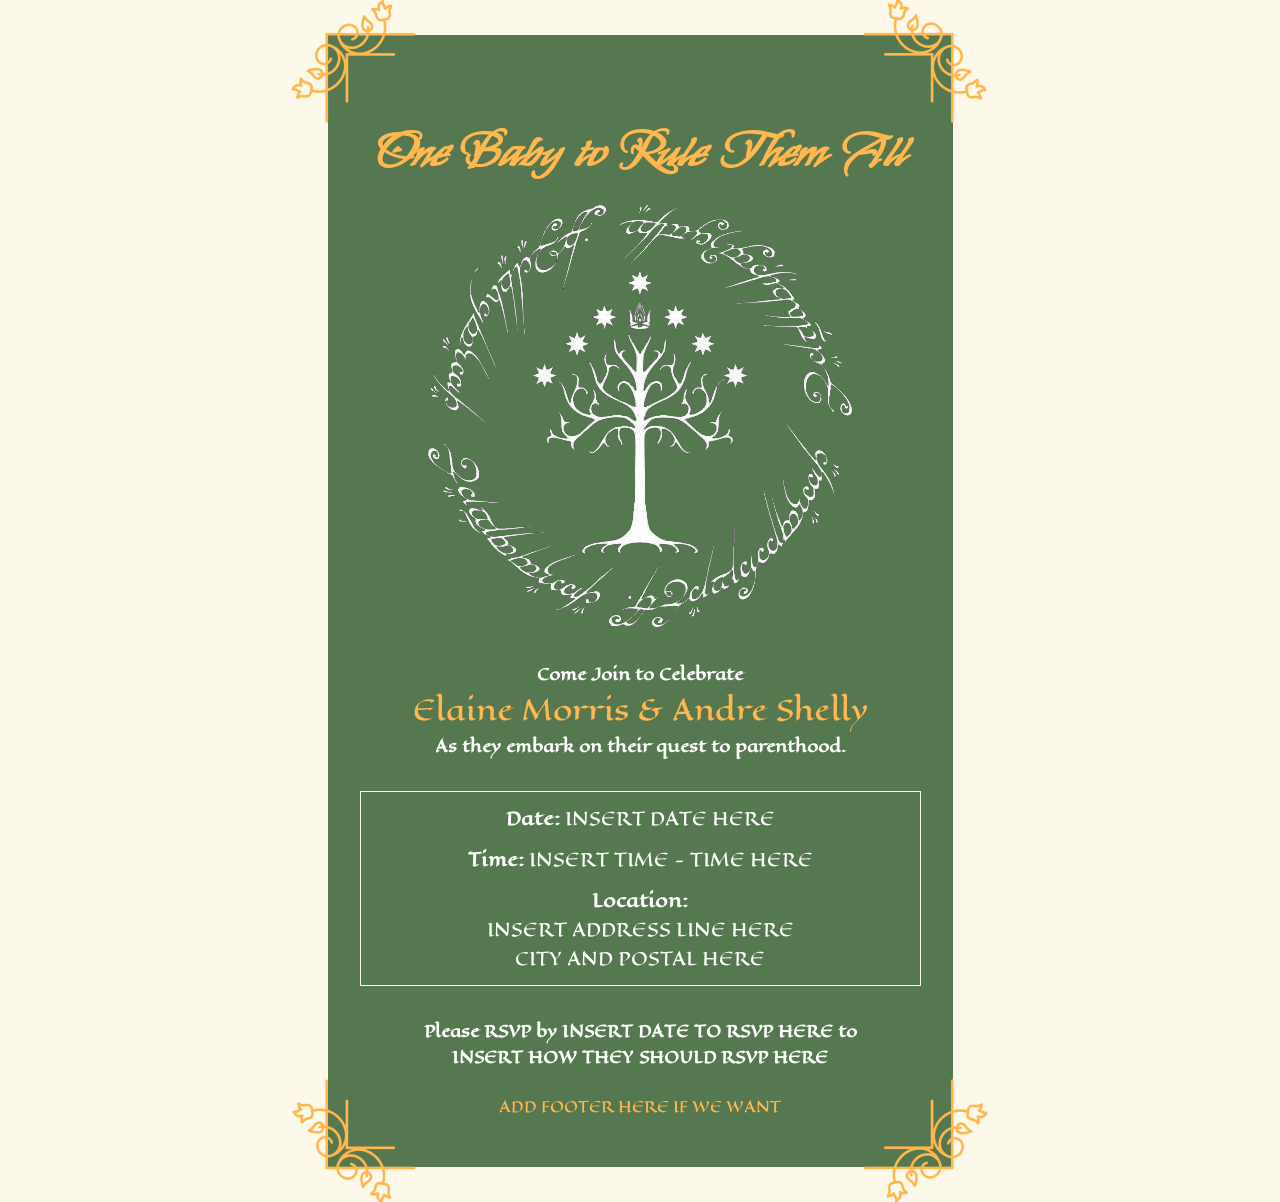
==== index.html @ db55e082 "Remove unnecessary HTML" ====
<!DOCTYPE html>
<html lang="en">
<head>
  <meta charset="UTF-8" />
  <meta name="viewport" content="width=device-width, initial-scale=1.0"/>
  <title>Baby Shower Invitation</title>
  <link href="https://fonts.googleapis.com/css2?family=Eagle+Lake&family=My+Soul&display=swap" rel="stylesheet">
  <link href="styles.css" rel="stylesheet">
</head>
<body>
  <div class="card">

    <h1>One Baby to Rule Them All</h1>

    <img src="./gondor-tree.png">

    <div class="quest-intro">
      <p><strong>Come Join to Celebrate</strong></p>
      <p class="name-style">Elaine Morris & Andre Shelly</p>
      <p><strong>As they embark on their quest to parenthood.</strong></p>
    </div>

    <div class="details">
      <p><strong>Date:</strong> INSERT DATE HERE</p>
      <p><strong>Time:</strong> INSERT TIME - TIME HERE</p>
      <p><strong>Location:</strong><br>INSERT ADDRESS LINE HERE <br>CITY AND POSTAL HERE</p>
    </div>

    <div class="rsvp">
      <p>
        Please RSVP by INSERT DATE TO RSVP HERE to<br>
        INSERT HOW THEY SHOULD RSVP HERE
      </p>
    </div>

    <div class="footer">
      <p>ADD FOOTER HERE IF WE WANT </p>
    </div>
  </div>
</body>
</html>
---- styles.css ----
:root {
    --secondary: #FCF9EB;
    --primary: #567850;
    --accent: #8a482d;
    --text-dark: #ffffff;
    --gold-colour: #ffb74e;
    --text-light: #ffb74e;
}

body {
    margin: 0;
    padding: 2.2rem;
    font-family: 'Quicksand', sans-serif;
    background: var(--secondary);
    display: flex;
    justify-content: center;
    align-items: center;
    min-height: 100vh;
    color: var(--text-dark);
}

h1 {
    font-family: 'My Soul', cursive;
    font-size: 3rem;
    color: var(--gold-colour);
    margin-bottom: 0.5rem;
    padding: 1.25rem 1rem 0 1rem;
}

p {
    font-family: 'Eagle Lake', serif;
}

.card {
    background: var(--primary);
    max-width: 600px;
    text-align: center;
    animation: fadeIn 2s ease-out;
    /* border-radius: 20px; */
    border: 2rem solid transparent;
    border-image: url(./vine-border-gold.png) 50% round;
    border-image-outset: 2.45rem;
    border-image-width: 8rem;
    /* background-image: url(./shire.jpg);
    background-size: cover;
    background-repeat: no-repeat; */
}

/* .baby-icon {
    margin-bottom: 1rem;
}

.baby-icon img {
    max-height: 3.5rem;
} */

.quest-intro {
    margin: 1rem 0 2rem 0;
}

.quest-intro p {
    margin: 0px;
}

.name-style {
    font-family: 'Eagle Lake', serif;
    font-size: 1.75rem;
    color: var(--gold-colour);
}

.details {
    border: .1rem solid var(--secondary);
    margin: 2rem 0 2rem 0;
}

.details p {
    margin: 0.75rem 0;
    font-size: 1.1rem;
}

.rsvp {
    margin-top: 2rem;
    font-weight: 600;
}

.footer {
    margin-top: 1.5rem;
    font-size: 0.95rem;
    color: var(--text-light);
}

a {
    color: var(--accent);
    text-decoration: none;
}

a:hover {
    text-decoration: underline;
}

@keyframes fadeIn {
    from { opacity: 0; transform: translateY(20px); }
    to { opacity: 1; transform: translateY(0); }
}

@media (max-width: 500px) {
    h1 {
    font-size: 2rem;
    padding: 0rem;
    }

    .details p {
    font-size: 1rem;
    }

    body {
        padding: 1rem;
    }

    .card {
        max-width: 95%;
        border: 1rem solid transparent;
        border-image: url(./vine-border-gold.png) 50% round;
        border-image-outset: .9rem;
        border-image-width: 3rem;
    }

    .card img {
        max-width: 90%;
    }
}
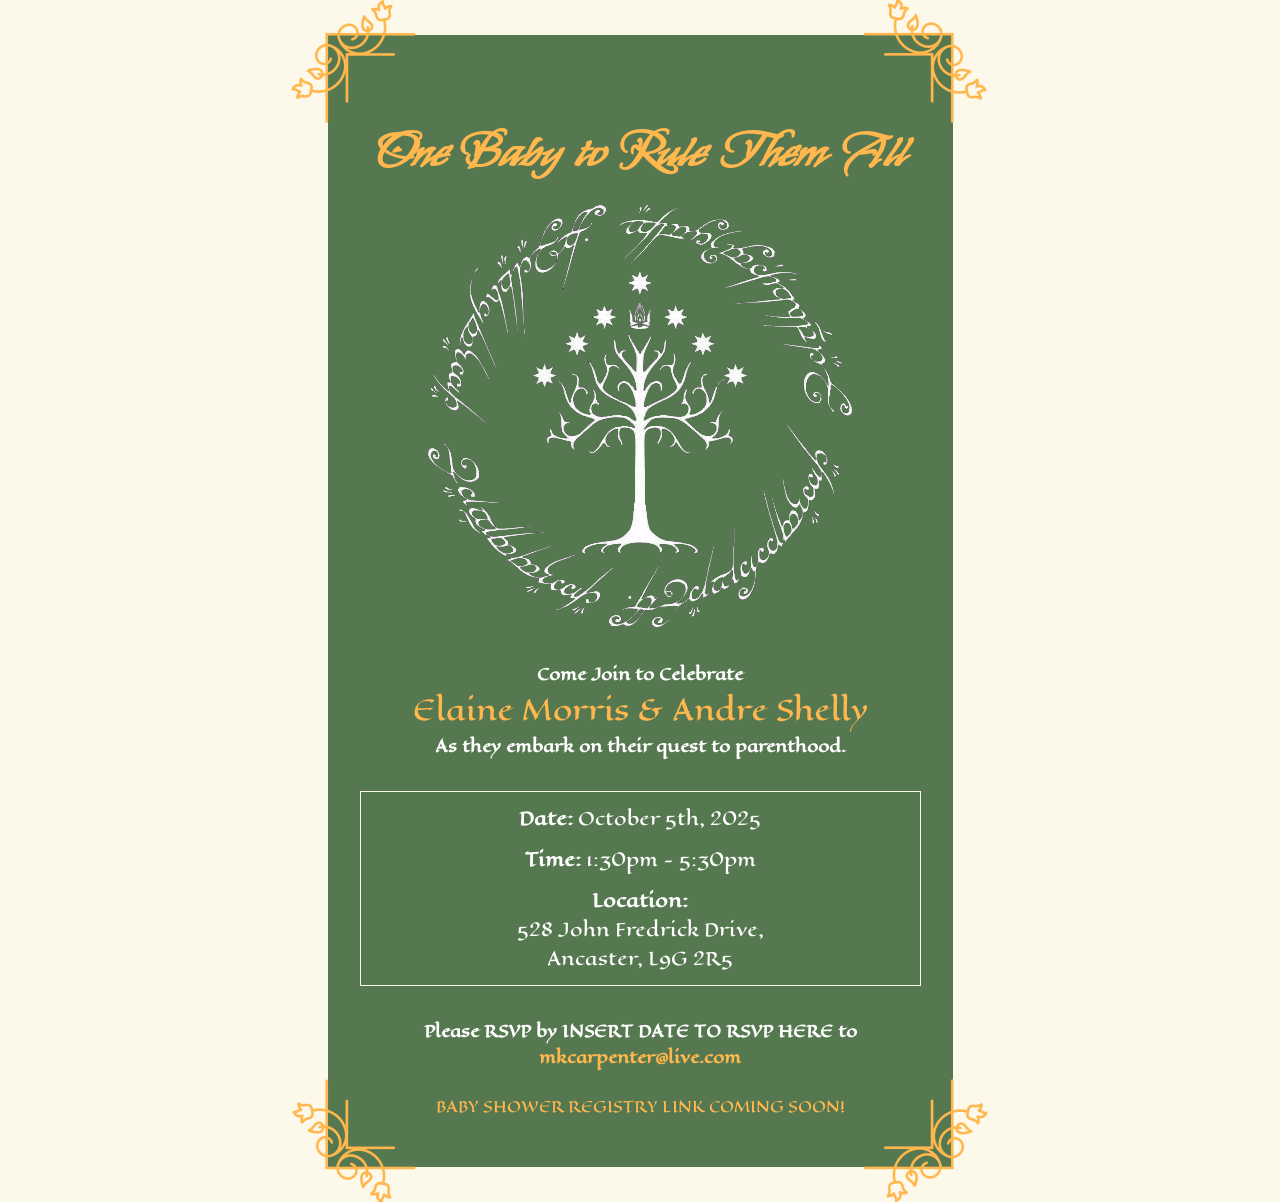
==== commit cd461e9d: "Adds time, date, email, & new footer" ====
--- a/index.html
+++ b/index.html
@@ -21,20 +21,20 @@
     </div>
 
     <div class="details">
-      <p><strong>Date:</strong> INSERT DATE HERE</p>
-      <p><strong>Time:</strong> INSERT TIME - TIME HERE</p>
-      <p><strong>Location:</strong><br>INSERT ADDRESS LINE HERE <br>CITY AND POSTAL HERE</p>
+      <p><strong>Date: </strong>October 5th, 2025</p>
+      <p><strong>Time: </strong>1:30pm - 5:30pm</p>
+      <p><strong>Location: </strong><br>528 John Fredrick Drive,<br>Ancaster, L9G 2R5</p>
     </div>
 
     <div class="rsvp">
       <p>
         Please RSVP by INSERT DATE TO RSVP HERE to<br>
-        INSERT HOW THEY SHOULD RSVP HERE
+        <a href="mailto:mkcarpenter@live.com">mkcarpenter@live.com</a>
       </p>
     </div>
 
     <div class="footer">
-      <p>ADD FOOTER HERE IF WE WANT </p>
+      <p>BABY SHOWER REGISTRY LINK COMING SOON!</p>
     </div>
   </div>
 </body>
--- a/styles.css
+++ b/styles.css
@@ -5,7 +5,6 @@
     --accent: #8a482d;
     --text-dark: #ffffff;
     --gold-colour: #ffb74e;
-    --text-light: #ffb74e;
 }
 
 body {
@@ -87,11 +86,11 @@
 .footer {
     margin-top: 1.5rem;
     font-size: 0.95rem;
-    color: var(--text-light);
+    color: var(--gold-colour);
 }
 
 a {
-    color: var(--accent);
+    color: var(--gold-colour);
     text-decoration: none;
 }
 
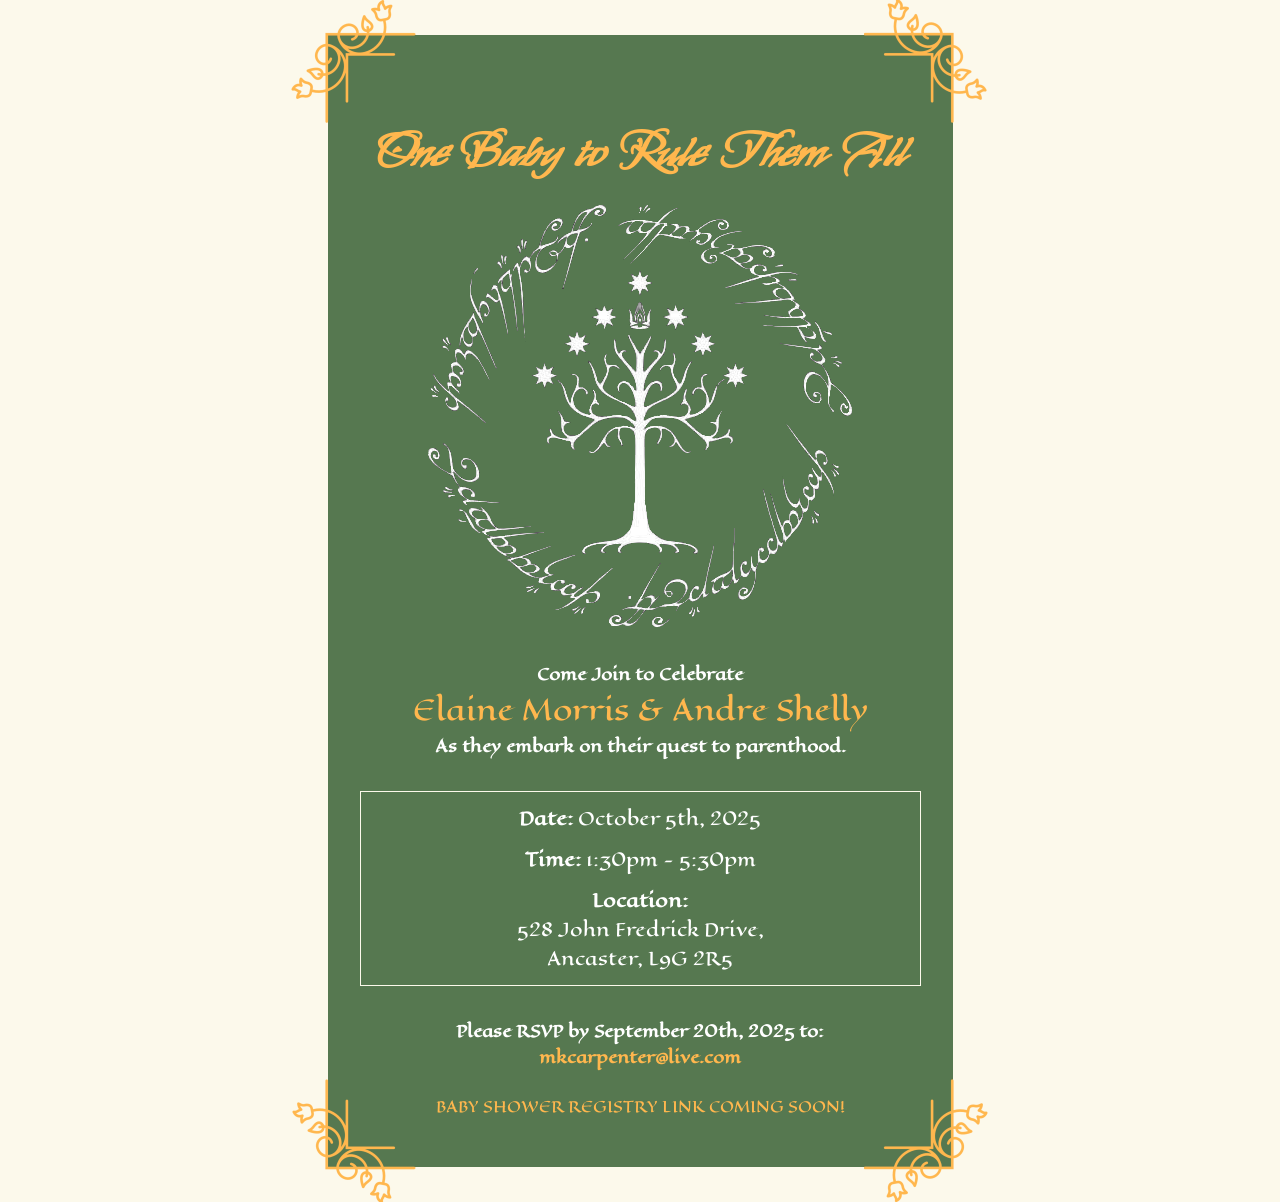
==== commit 45f02bcd: "Adds RSVP date" ====
--- a/index.html
+++ b/index.html
@@ -28,7 +28,7 @@
 
     <div class="rsvp">
       <p>
-        Please RSVP by INSERT DATE TO RSVP HERE to<br>
+        Please RSVP by September 20th, 2025 to:<br>
         <a href="mailto:mkcarpenter@live.com">mkcarpenter@live.com</a>
       </p>
     </div>
--- a/styles.css
+++ b/styles.css
@@ -2,7 +2,6 @@
 :root {
     --secondary: #FCF9EB;
     --primary: #567850;
-    --accent: #8a482d;
     --text-dark: #ffffff;
     --gold-colour: #ffb74e;
 }
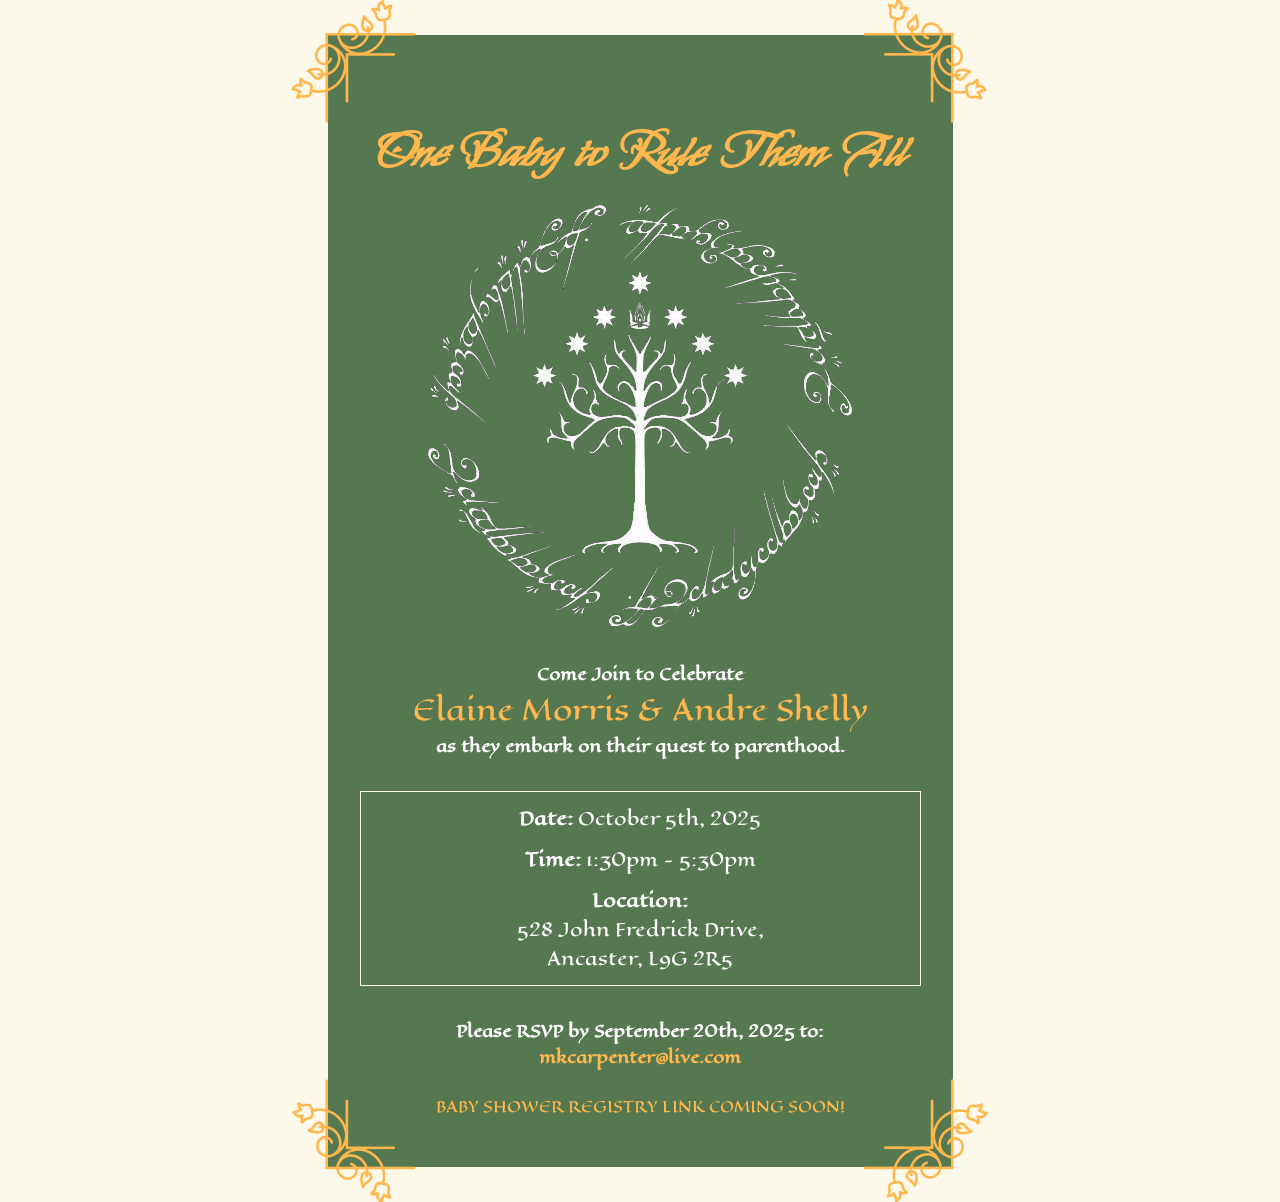
==== commit 25d2dae9: "Text change" ====
--- a/index.html
+++ b/index.html
@@ -17,7 +17,7 @@
     <div class="quest-intro">
       <p><strong>Come Join to Celebrate</strong></p>
       <p class="name-style">Elaine Morris & Andre Shelly</p>
-      <p><strong>As they embark on their quest to parenthood.</strong></p>
+      <p><strong>as they embark on their quest to parenthood.</strong></p>
     </div>
 
     <div class="details">
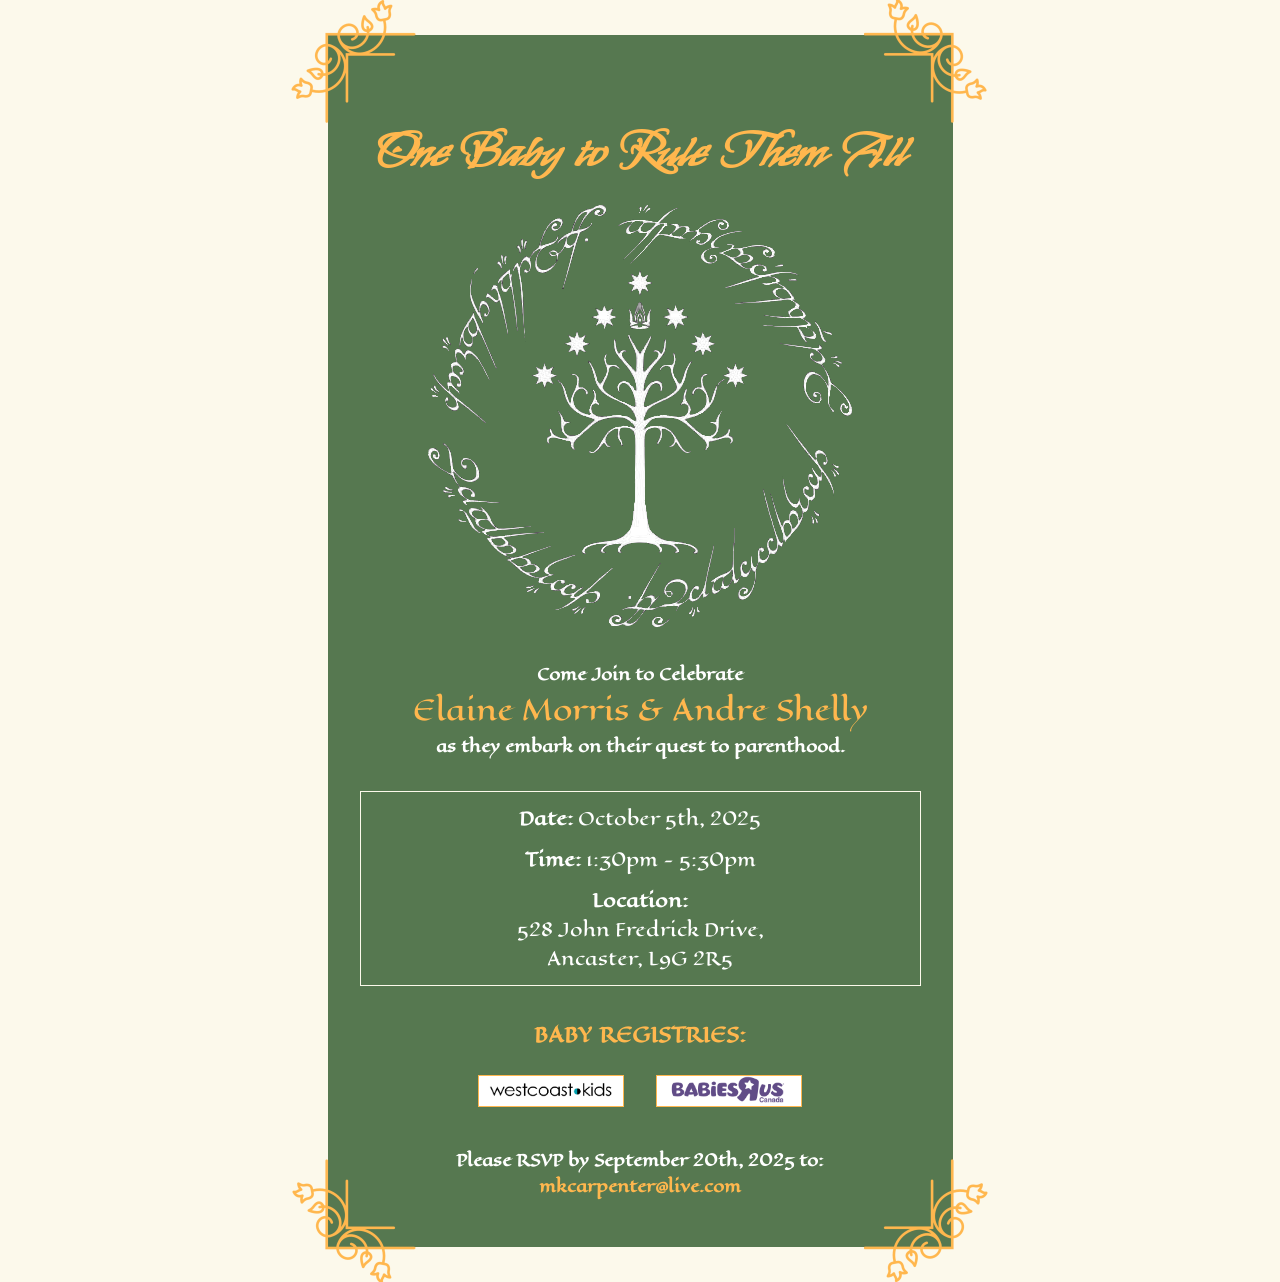
==== commit e8d145db: "Adds baby registry links" ====
--- a/index.html
+++ b/index.html
@@ -26,6 +26,19 @@
       <p><strong>Location: </strong><br>528 John Fredrick Drive,<br>Ancaster, L9G 2R5</p>
     </div>
 
+    <div class="footer">
+      <h2>BABY REGISTRIES:</h2>
+      <div class="registry-links-container">
+        <div class="registry-link">
+          <a href="https://www.westcoastkids.ca/babyregistry/view/index/id/168UWF/"><img src="./westcoast-kids.png" alt="Westcoast Kids"></a>
+        </div>
+
+        <div class="registry-link">
+          <a href="https://www.babiesrus.ca/en/babyregistry-account?registryNumber=62313734"><img src="./babies-r-us.png" alt="Babies R Us"></a>
+        </div>
+      </div>
+    </div>
+
     <div class="rsvp">
       <p>
         Please RSVP by September 20th, 2025 to:<br>
@@ -33,9 +46,14 @@
       </p>
     </div>
 
-    <div class="footer">
-      <p>BABY SHOWER REGISTRY LINK COMING SOON!</p>
-    </div>
+    <!-- <div class="footer">
+      <p>
+        BABY SHOWER REGISTRY LINKS: <br>
+        <a href="https://www.westcoastkids.ca/babyregistry/view/index/id/168UWF/">Westcoast Kids</a>
+        <a href="https://www.babiesrus.ca/en/babyregistry-account?registryNumber=62313734">Babies R Us</a>
+      </p><br>
+    </div> -->
+
   </div>
 </body>
 </html>
--- a/styles.css
+++ b/styles.css
@@ -24,6 +24,13 @@
     color: var(--gold-colour);
     margin-bottom: 0.5rem;
     padding: 1.25rem 1rem 0 1rem;
+}
+
+h2 {
+    font-family: 'Eagle Lake', serif;
+    font-size: 1.25rem;
+    color: var(--gold-colour);
+    padding: 0;
 }
 
 p {
@@ -83,9 +90,28 @@
 }
 
 .footer {
+    padding-bottom: .5rem;
+}
+
+.registry-links-container {
     margin-top: 1.5rem;
     font-size: 0.95rem;
-    color: var(--gold-colour);
+    color: var(--text-dark);
+    display: flex;
+    justify-content: center;
+}
+
+.registry-link {
+    background-color: #ffffff;
+    align-content: center;
+    margin: 0 1rem;
+    /* width: 10rem; */
+    padding: 0 .5rem;
+    border: .1rem solid var(--gold-colour);
+}
+
+.footer img {
+    max-width: 8rem;
 }
 
 a {
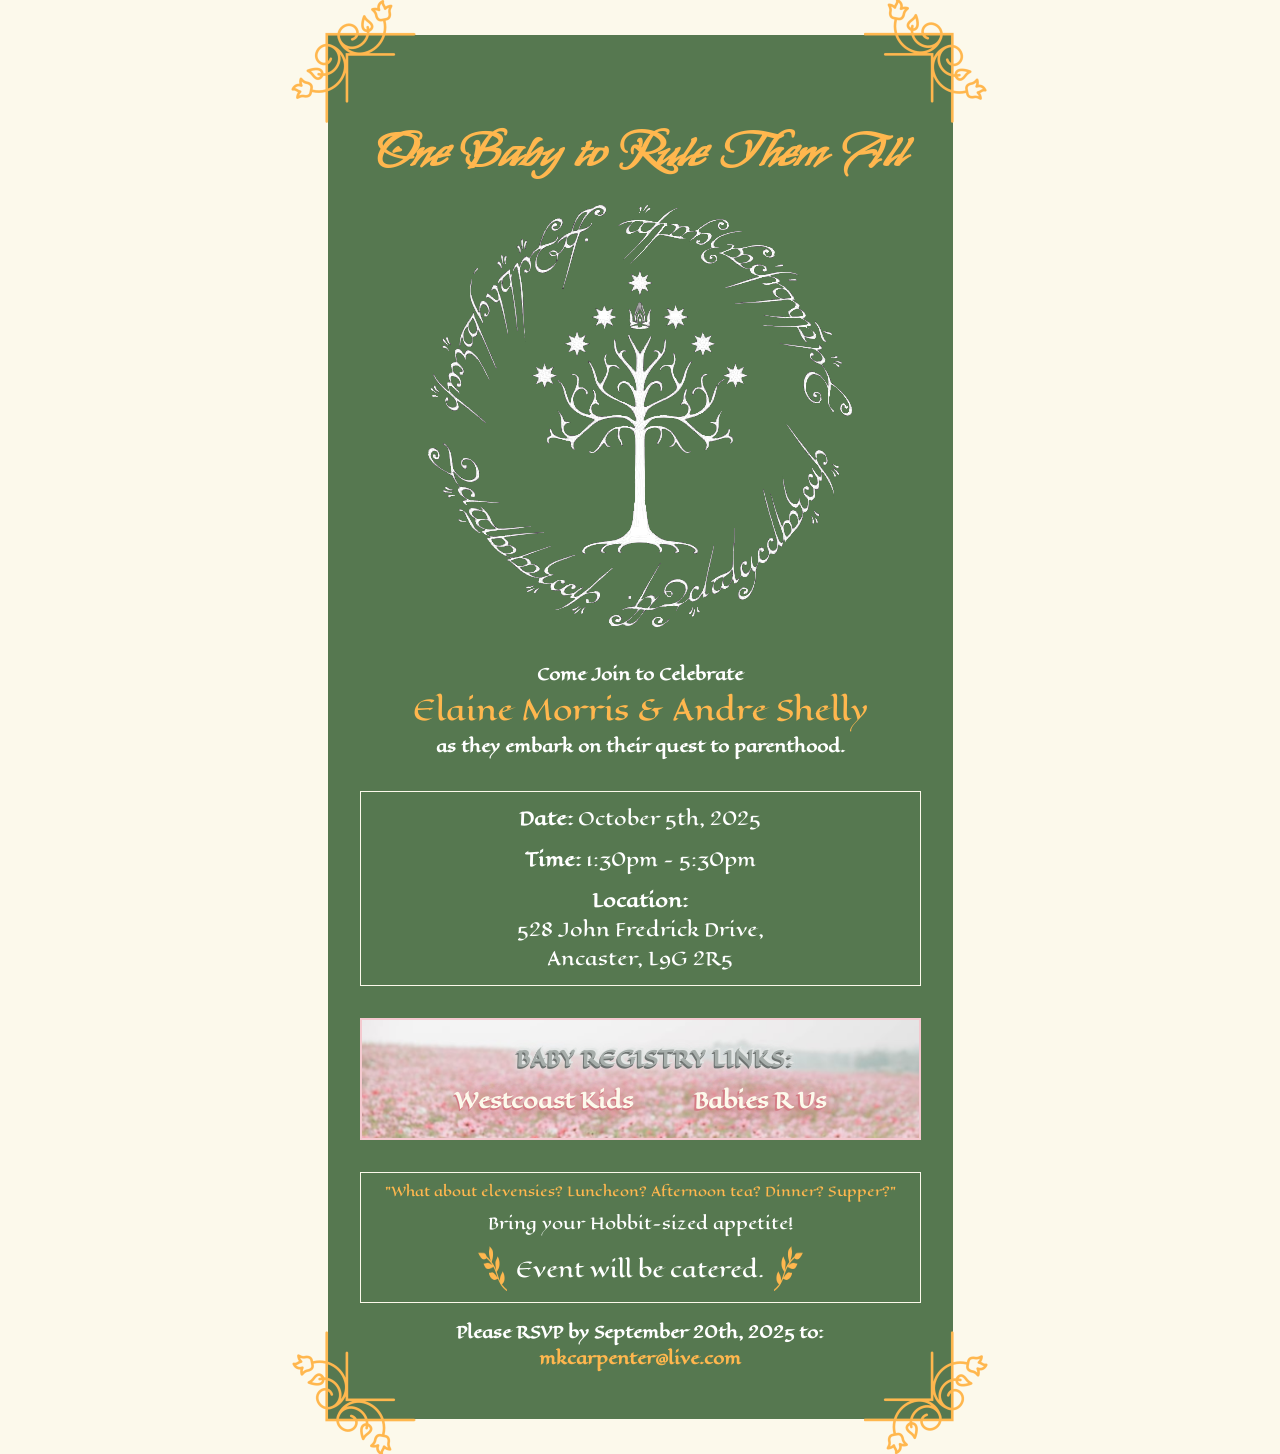
==== commit 1ea996df: "WIP - Adds food truck info & new bb registry links" ====
--- a/index.html
+++ b/index.html
@@ -26,7 +26,7 @@
       <p><strong>Location: </strong><br>528 John Fredrick Drive,<br>Ancaster, L9G 2R5</p>
     </div>
 
-    <div class="footer">
+    <!-- <div class="footer">
       <h2>BABY REGISTRIES:</h2>
       <div class="registry-links-container">
         <div class="registry-link">
@@ -37,23 +37,47 @@
           <a href="https://www.babiesrus.ca/en/babyregistry-account?registryNumber=62313734"><img src="./babies-r-us.png" alt="Babies R Us"></a>
         </div>
       </div>
+    </div> -->
+
+
+    <div class="footer">
+      <h2>BABY REGISTRY LINKS:</h2>
+        <a href="https://www.westcoastkids.ca/babyregistry/view/index/id/168UWF/">Westcoast Kids</a>
+        <a href="https://www.babiesrus.ca/en/babyregistry-account?registryNumber=62313734">Babies R Us</a>
     </div>
 
-    <div class="rsvp">
+    <!-- <div class="footer">
+      <h2>BABY REGISTRY LINKS:</h2>
+
+      <div class="registry-links-container">
+        <div class="registry-link">
+          <a href="https://www.westcoastkids.ca/babyregistry/view/index/id/168UWF/"><img src="./westcoast-kids.png" alt="Westcoast Kids"></a>
+        </div>
+
+        <div class="registry-link">
+          <a href="https://www.babiesrus.ca/en/babyregistry-account?registryNumber=62313734"><img src="./babies-r-us.png" alt="Babies R Us"></a>
+        </div>
+      </div>
+    </div> -->
+
+    <div class="food-truck-container">
+      <p class="pippin-quote">"What about elevensies? Luncheon? Afternoon tea? Dinner? Supper?"</p>
+      <p>Bring your Hobbit-sized appetite!</p>
+      <div class="event-catered-container">
+        <img src="./gold-leaf.png" class="flipped">
+        <p> Event will be catered.</p>
+        <img src="./gold-leaf.png">
+      </div>
+
+    </div>
+
+    <div style="margin-top: 0;"  class="rsvp">
       <p>
         Please RSVP by September 20th, 2025 to:<br>
         <a href="mailto:mkcarpenter@live.com">mkcarpenter@live.com</a>
       </p>
     </div>
 
-    <!-- <div class="footer">
-      <p>
-        BABY SHOWER REGISTRY LINKS: <br>
-        <a href="https://www.westcoastkids.ca/babyregistry/view/index/id/168UWF/">Westcoast Kids</a>
-        <a href="https://www.babiesrus.ca/en/babyregistry-account?registryNumber=62313734">Babies R Us</a>
-      </p><br>
-    </div> -->
-
   </div>
 </body>
 </html>
--- a/styles.css
+++ b/styles.css
@@ -4,6 +4,10 @@
     --primary: #567850;
     --text-dark: #ffffff;
     --gold-colour: #ffb74e;
+    --glowing-gold: #fec205;
+    --glowing-red: #e83409;
+    --glowing-orange: #fc590b;
+    --orange-text: #ff8421;
 }
 
 body {
@@ -28,13 +32,34 @@
 
 h2 {
     font-family: 'Eagle Lake', serif;
-    font-size: 1.25rem;
-    color: var(--gold-colour);
+    font-size: 1.3rem;
     padding: 0;
+    margin: 0 0 .5rem 1.8rem;
+
+    /* Plain Styling */
+    /* color: var(--primary);
+    text-shadow: -.1rem .1rem 0 var(--gold-colour); */
+
+    /* Pink Flower Styling: */
+    color: #f6a5ad;
+    text-shadow: -.1rem .1rem 0 #d37b84, .1rem -.1rem 0 #e3e6e5, 0 0 .25rem #e3e6e5, 0 0 .5rem #e3e6e5, 0 0 1rem #e3e6e5;
+
+    /* Pink Flower Darker: */
+    color: #a6adaa;
+    text-shadow: -.1rem .1rem 0 #6e7371, .1rem -.1rem 0 #e3e6e5, 0 0 .25rem #e3e6e5, 0 0 .5rem #e3e6e5, 0 0 1rem #e3e6e5;
 }
 
 p {
     font-family: 'Eagle Lake', serif;
+}
+
+a {
+    color: var(--gold-colour);
+    text-decoration: none;
+}
+
+a:hover {
+    text-decoration: underline;
 }
 
 .card {
@@ -42,23 +67,11 @@
     max-width: 600px;
     text-align: center;
     animation: fadeIn 2s ease-out;
-    /* border-radius: 20px; */
     border: 2rem solid transparent;
     border-image: url(./vine-border-gold.png) 50% round;
     border-image-outset: 2.45rem;
     border-image-width: 8rem;
-    /* background-image: url(./shire.jpg);
-    background-size: cover;
-    background-repeat: no-repeat; */
-}
-
-/* .baby-icon {
-    margin-bottom: 1rem;
-}
-
-.baby-icon img {
-    max-height: 3.5rem;
-} */
+}
 
 .quest-intro {
     margin: 1rem 0 2rem 0;
@@ -89,12 +102,8 @@
     font-weight: 600;
 }
 
-.footer {
-    padding-bottom: .5rem;
-}
-
 .registry-links-container {
-    margin-top: 1.5rem;
+    margin-top: 1rem;
     font-size: 0.95rem;
     color: var(--text-dark);
     display: flex;
@@ -104,23 +113,79 @@
 .registry-link {
     background-color: #ffffff;
     align-content: center;
-    margin: 0 1rem;
-    /* width: 10rem; */
-    padding: 0 .5rem;
-    border: .1rem solid var(--gold-colour);
+    margin: 0 2rem;
+    padding: .1rem .5rem;
+    border: .1rem solid #f4c9cf;
+}
+
+.footer {
+    margin: 2rem 0;
+
+    /* Pink Flower Styling */
+    padding: 1.3rem 0;
+    background-image: url(./light_flowers.png);
+    background-size: cover;
+    background-repeat: no-repeat;
+    border: .15rem solid #f4c9cf;
+
+    /* Evil Styling: */
+    /* padding: 1rem 0; */
+    /* background-image: url(./lava-background.jpg);
+    background-size: cover;
+    background-repeat: no-repeat;
+    border: .15rem solid #000; */
 }
 
 .footer img {
     max-width: 8rem;
 }
 
-a {
-    color: var(--gold-colour);
-    text-decoration: none;
-}
-
-a:hover {
-    text-decoration: underline;
+.footer a {
+    /* Remove all for icon styling */
+    padding: .5rem .75rem;
+    margin: 0 1rem;
+    font-size: 1.3rem;
+    font-weight: bold;
+    font-family: 'Eagle Lake', serif;
+
+    /* Pastel Shire Styling: */
+    /* color: var(--secondary); */
+    /* text-shadow: -.1rem .1rem 0 var(--gold-colour); */
+    /* text-shadow: -.1rem .1rem .1rem var(--gold-colour), .1rem -.1rem .1rem var(--gold-colour); */
+
+    /* Pink Flower Field Styling */
+    color: var(--secondary);
+    text-shadow: -.1rem .1rem 0 #d37b84, 0 0 .8rem #e0a3a9, 0 0 1.25rem #d37b84, 0 0 1.5rem #d37b84;
+
+}
+
+.food-truck-container {
+    border: .1rem solid var(--secondary);
+}
+
+.food-truck-container p {
+    margin: .5rem;
+}
+
+.event-catered-container {
+    font-size: 1.3rem;
+    display: flex;
+    justify-content: center;
+    margin-bottom: .5rem;
+}
+
+.event-catered-container img {
+    max-width: 2rem;
+}
+
+.flipped {
+    transform: scaleX(-1);
+}
+
+.pippin-quote {
+    color: var(--gold-colour);
+    font-size: .8rem;
+    margin-bottom: 0;
 }
 
 @keyframes fadeIn {
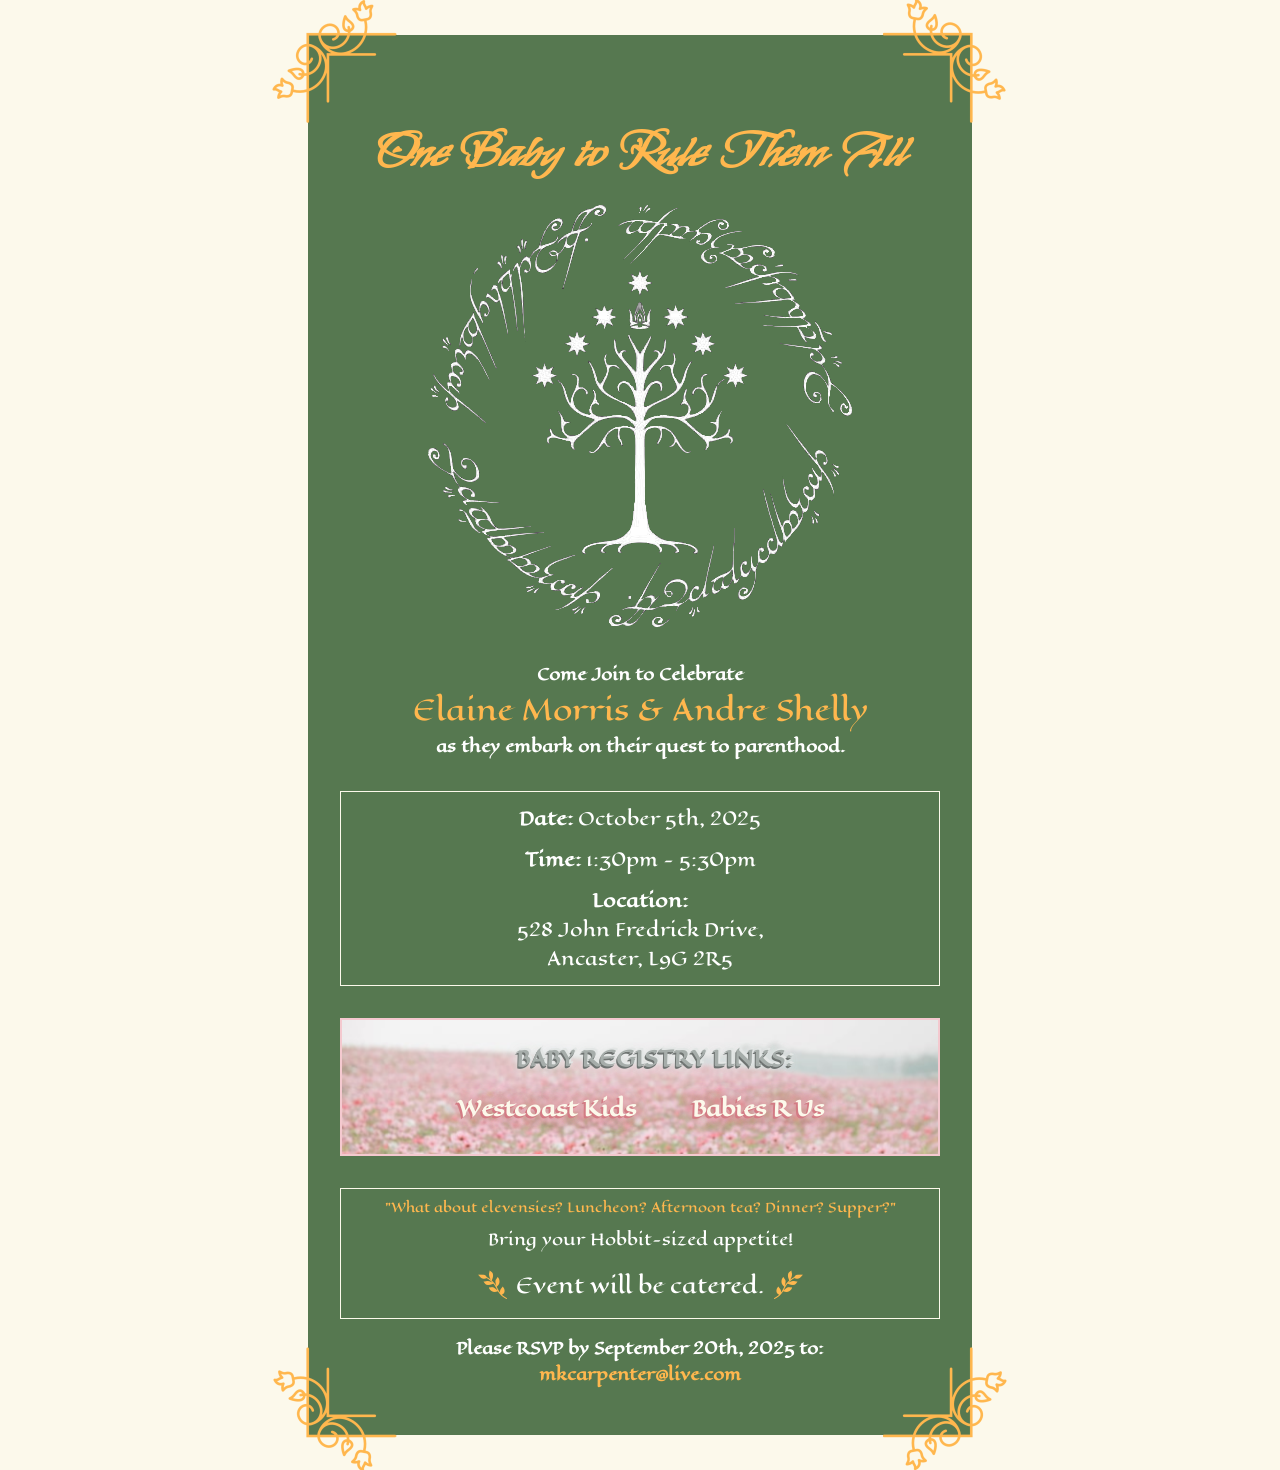
==== commit aecf25cd: "Fixes issue where registry link would cut in half at smaller screen sizes" ====
--- a/index.html
+++ b/index.html
@@ -41,7 +41,7 @@
 
 
     <div class="footer">
-      <h2>BABY REGISTRY LINKS:</h2>
+      <h2 style="flex-basis: 100%;">BABY REGISTRY LINKS:</h2>
         <a href="https://www.westcoastkids.ca/babyregistry/view/index/id/168UWF/">Westcoast Kids</a>
         <a href="https://www.babiesrus.ca/en/babyregistry-account?registryNumber=62313734">Babies R Us</a>
     </div>
--- a/styles.css
+++ b/styles.css
@@ -120,6 +120,9 @@
 
 .footer {
     margin: 2rem 0;
+    display: flex;
+    flex-wrap: wrap;
+    justify-content: center;
 
     /* Pink Flower Styling */
     padding: 1.3rem 0;
@@ -171,6 +174,7 @@
     font-size: 1.3rem;
     display: flex;
     justify-content: center;
+    align-items: center;
     margin-bottom: .5rem;
 }
 
@@ -197,6 +201,10 @@
     h1 {
     font-size: 2rem;
     padding: 0rem;
+    }
+
+    h2 {
+        margin: 0 0 .5rem 0;
     }
 
     .details p {
@@ -218,4 +226,8 @@
     .card img {
         max-width: 90%;
     }
-}
+
+    .event-catered-container img {
+        max-height: 2rem;
+    }
+}
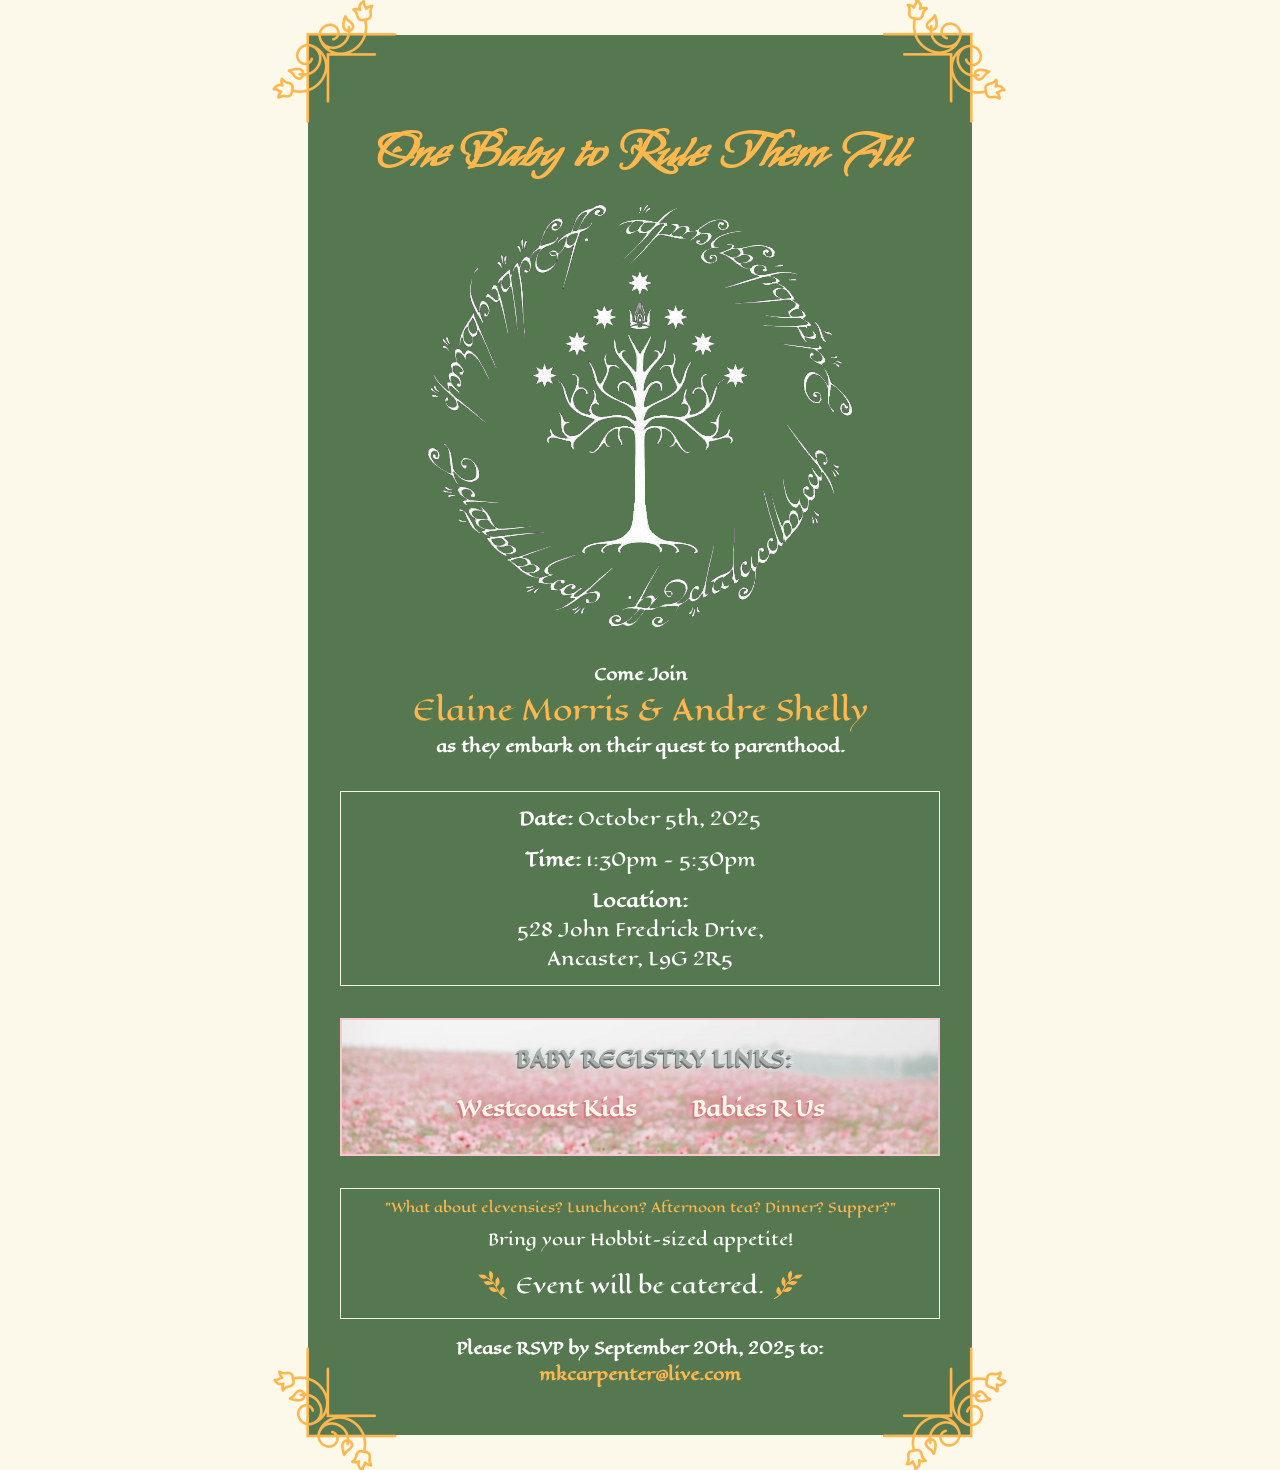
==== commit 09d12c03: "Removes to celebrate" ====
--- a/index.html
+++ b/index.html
@@ -15,7 +15,7 @@
     <img src="./gondor-tree.png">
 
     <div class="quest-intro">
-      <p><strong>Come Join to Celebrate</strong></p>
+      <p><strong>Come Join</strong></p>
       <p class="name-style">Elaine Morris & Andre Shelly</p>
       <p><strong>as they embark on their quest to parenthood.</strong></p>
     </div>
